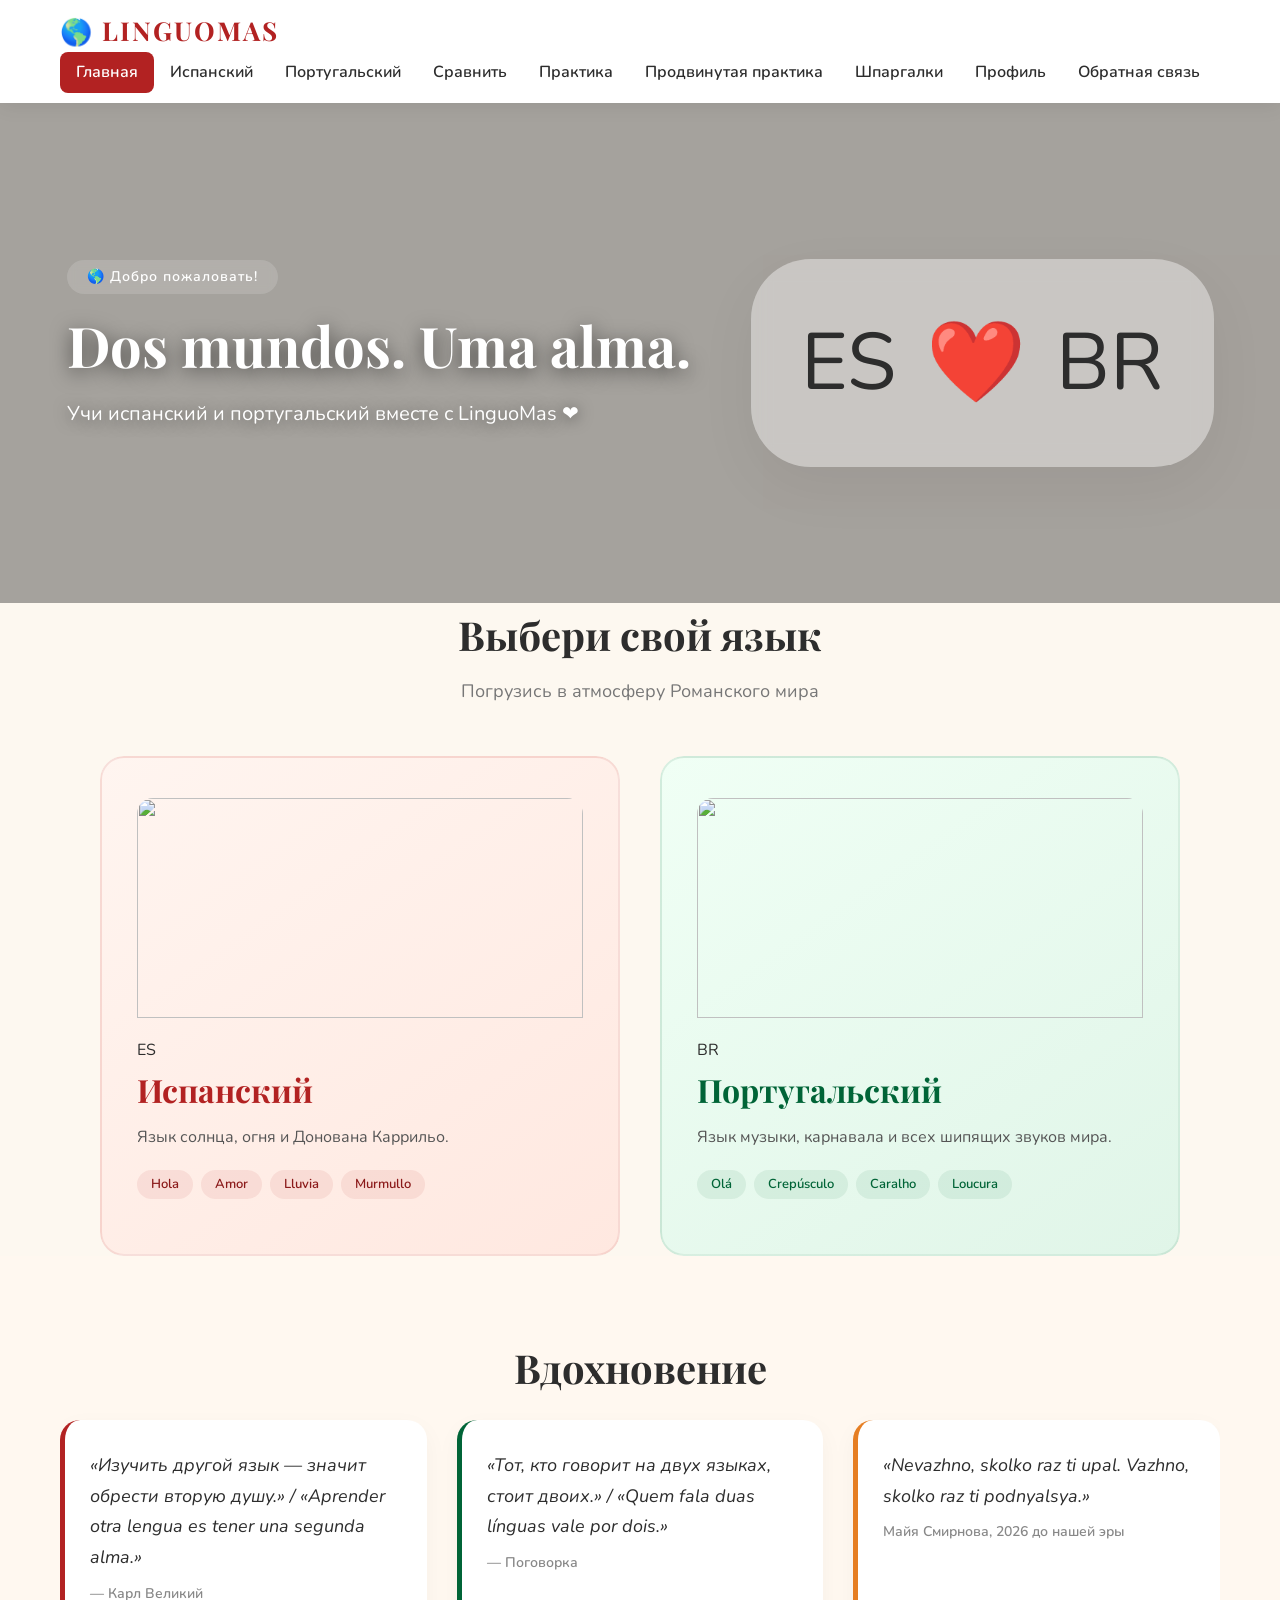
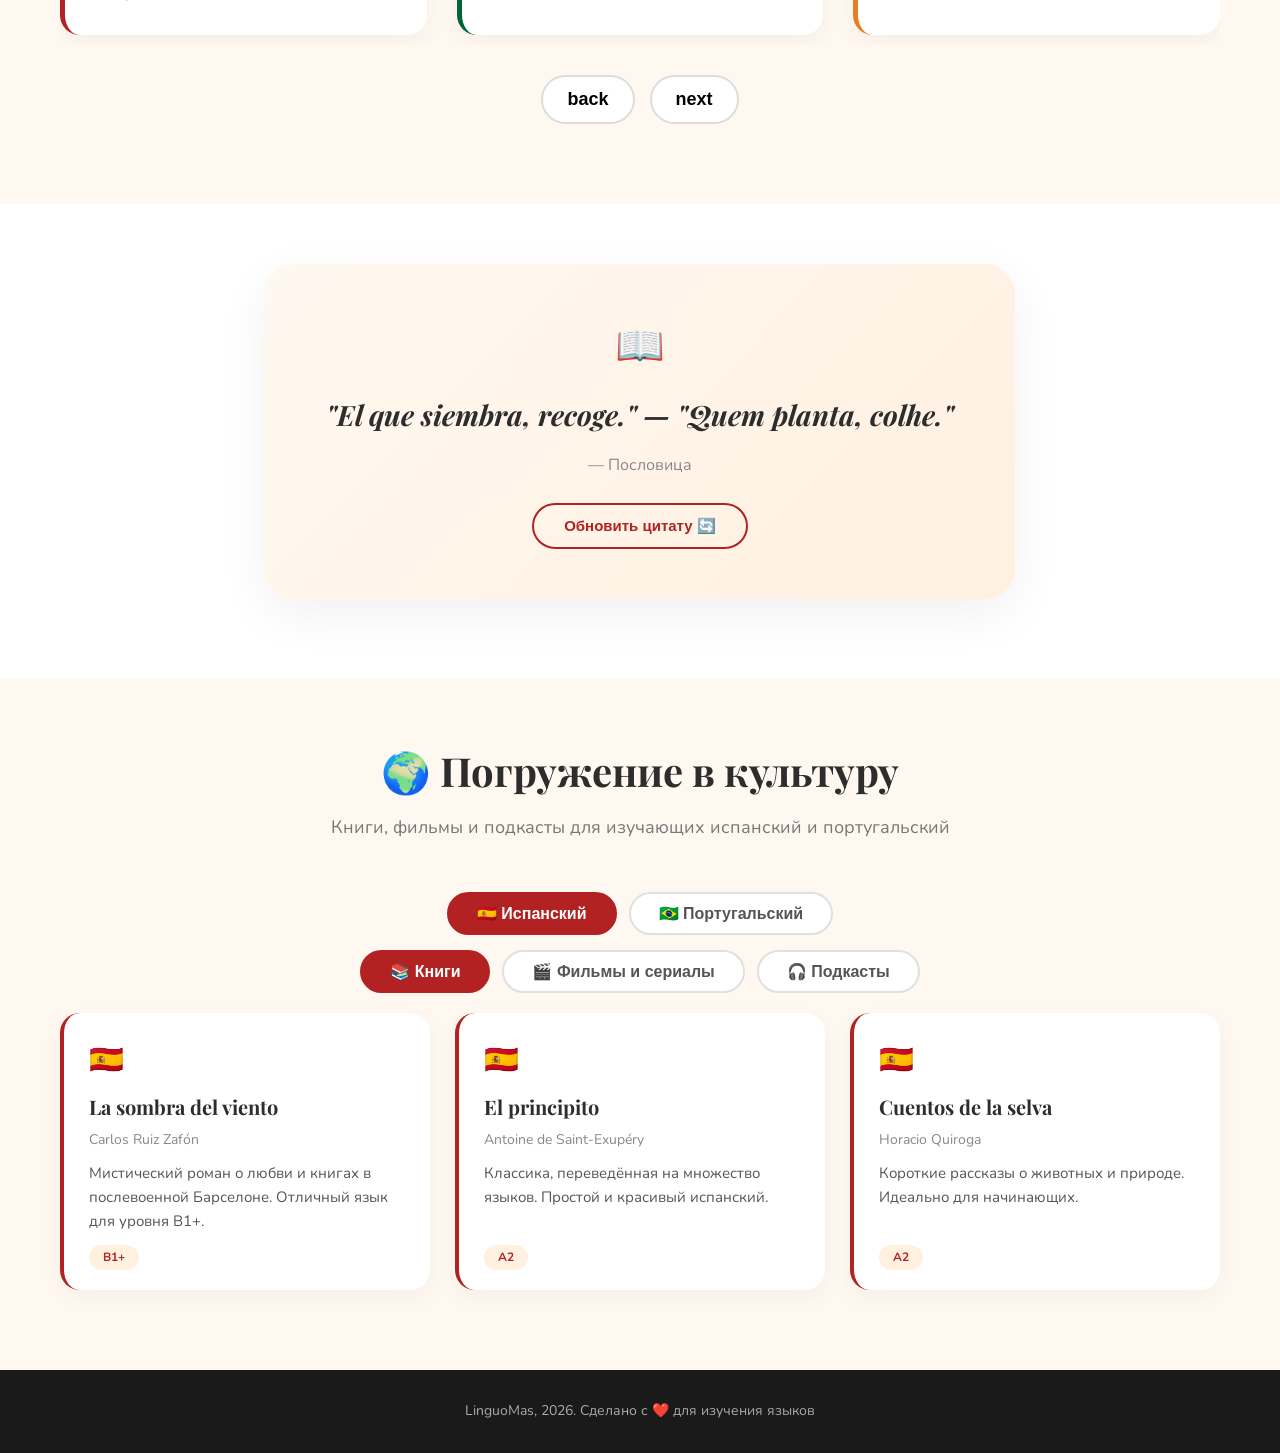
==== index.html @ 5668df42 "first" ====
<html>

<head>
<title>linguomas</title> 
<link rel="preconnect" href="https://fonts.googleapis.com"> <!-- шрифты -->
<link rel="preconnect" href="https://fonts.gstatic.com" crossorigin>
<link href="https://fonts.googleapis.com/css2?family=Playfair+Display:ital,wght@0,400;0,700;1,700&family=Nunito:wght@400;600;800&display=swap" rel="stylesheet">
<meta http-equiv="Content-Type" content="text/html;charset=utf-8" /> <!-- кодировка -->
<link rel="stylesheet" type="text/css" href="style.css"> <!-- стили -->
</head>
<!-- PWA Manifest -->
<link rel="manifest" href="manifest.json">

<!-- Service Worker -->
<script>
  if ('serviceWorker' in navigator) {
    navigator.serviceWorker.register('/serviceworker.js')
      .then(() => console.log('✅ Service Worker зарегистрирован'))
      .catch(err => console.error('❌ Ошибка Service Worker:', err));
  }
</script>

<!-- Иконка для PWA -->
<link rel="apple-touch-icon" href="images/icon-192.png">
<meta name="theme-color" content="#B22222">
<body>
<header>
<div class="container"> <!-- Контейнер ограничивает ширину контента (1200px) и центрирует -->
<div class="logo">🌎 LINGUOMAS</div> <!-- ЛОГОТИП: Ссылка на главную страницу, с эмодзи и названием -->
	<nav> <!-- НАВИГАЦИЯ: Список ссылок на все разделы сайта -->
	<ul>  <!-- Класс "active" подсвечивает текущую страницу (красный фон) -->
	<li><a href="index.html" class="active">Главная</a></li>
	<li><a href="spanish.html">Испанский</a></li>
	<li><a href="portugues.html">Португальский</a></li>
	<li><a href="compare.html">Сравнить</a></li>
	<li><a href="practice.php">Практика</a></li>
	<li><a href="practice_advanced.php">Продвинутая практика</a></li>
	<li><a href="downloads.html">Шпаргалки</a></li>
	<li><a href="profile.php">Профиль</a></li> <!-- profile.php — динамическая страница (PHP), требует авторизации, поэтому ссылка на .php -->
	<li><a href="feedback.php">Обратная связь</a></li>
	</ul>
	</nav>
	</div>
	</header>
</body>

<main>

<section class="hero">
<div class="container hero-content">
<div class="hero-text"> <!-- Левая часть Hero: текст и кнопка -->
<span class="hero-badge">🌎 Добро пожаловать!</span> <!-- Бейдж с приветствием (полупрозрачный фон, размытие) -->
<h1>Dos mundos.<br> Uma alma.</h1>
<p class="hero-subtitle">
Учи испанский и португальский вместе с LinguoMas ❤</p>
</div>
<div class="hero-image"> <!-- Правая часть Hero: декоративные эмодзи (флаги + сердечко) -->
<div class="hero-decor">
<span class="decor-emoji">ES</span>
<span class="decor-emoji">❤️</span>
<span class="decor-emoji">BR</span>
</div>
</div>
</div>
</section>

<section class="language-chioce" id="choose-language">
<div class="container">
<h2 class="section-title">Выбери свой язык</h2>
<p class="section-subtitle">Погрузись в атмосферу Романского мира</p>
<div class="lang-cards"> <!-- lang-cards — флекс-контейнер, который располагает карточки в ряд -->
<!-- lang-card — общий класс, lang-es — красная тема -->
<a href="spanish.html" class="lang-card lang-es">
<div class="lang-card-inner"> <!-- Внутренний контейнер карточки (для стилизации) -->
<img src="images/spain.jpg" alt "Испания" class="lang-flag-img">
<span class="lang-frag">ES</span>
<h3>Испанский</h3>
<p class="lang-desc">Язык солнца, огня и Донована Каррильо.</p>
<div class="lang-tags"> <!-- lang-tags — контейнер для тегов-слов на языке. -->
<span>Hola</span>
<span>Amor</span>
<span>Lluvia</span>
<span>Murmullo</span>
</div>
</div>
</a>
<a href="portugues.html" class="lang-card lang-pt"> <!-- lang-pt — добавляет зелёную тему. -->
<div class="lang-card-inner">
<img src="images/brazil.jpg" alt "Бразилия" class="lang-flag-img">
<span class="lang-frag">BR</span>
<h3>Португальский</h3>
<p class="lang-desc">Язык музыки, карнавала и всех шипящих звуков мира.</p>
<div class="lang-tags">
<span>Olá</span>
<span>Сrepúsculo</span>
<span>Caralho</span>
<span>Loucura</span>
</div>
</div>
</a>
</div>
</div>
</section>

<section class="inspiration animate-on-scroll">
<div class="container">
<h2 class="section-title">Вдохновение</h2>
<div class="quotes-carousel" id="quotesCarousel"> <!-- quotes-carousel — флекс-контейнер с overflow: hidden
<!-- ЦИТАТЫ БУДУТ ВСТАВЛЯТЬСЯ ЧЕРЕЗ JS -->
</div>
<div class="quote-controls">
<button class="quote-btn prev" id="prevQuote">back</button> <!-- ↑ Кнопка "Назад". id="prevQuote" — для JS. -->
<button class="quote-btn next" id="nextQuote">next</button> <!-- ↑ Кнопка "Вперёд". id="nextQuote" — для JS. -->
</div>
</div>
</section>

<section class="daily-quote">
<div class="container">
<div class="daily-quote-box"> <!-- daily-quote-box — центральный блок с цитатой. -->
<span class="daily-icon">📖</span>
<blockquote id="dailyQuoteText">
"Quien no habla, no vive." — "Quem não fala, não vive."
</blockquote> <!-- ↑ Блок цитаты. id="dailyQuoteText" — для JS (меняет текст).  blockquote — семантический тег для цитат. -->
<cite id="dailyQuoteAuthor">— Испанская и португальская поговорка</cite>
<button class="btn btn-refresh" id="refreshQuote">Обновить цитату 🔄</button>
</div>
</div>
</section>

<!-- ========== БЛОК: КУЛЬТУРНЫЙ ГИД ========== -->
<section class="culture-guide">
<div class="container">
<h2 class="section-title">🌍 Погружение в культуру</h2>
<p class="section-subtitle">Книги, фильмы и подкасты для изучающих испанский и португальский</p>

<!-- Переключение языка -->
<div class="culture-lang-tabs">
<button class="culture-lang-tab active" data-lang="es">🇪🇸 Испанский</button>
<button class="culture-lang-tab" data-lang="pt">🇧🇷 Португальский</button>
</div>

<!-- Переключение категорий -->
<div class="culture-category-tabs">
<button class="culture-category-tab active" data-category="books">📚 Книги</button>
<button class="culture-category-tab" data-category="movies">🎬 Фильмы и сериалы</button>
<button class="culture-category-tab" data-category="podcasts">🎧 Подкасты</button>
</div>

<!-- Контейнер для карточек -->
<div class="culture-cards" id="cultureCards">
<!-- Карточки будут вставлены через JS -->
</div>
</div>
</section>

</main>

<!-- ========== КНОПКА "НАВЕРХ" ========== -->
<button id="backToTop" class="back-to-top">⬆ Наверх</button>

<!-- ========== ФУТЕР ========== -->
<footer class="footer">
<div class="container">
<p>LinguoMas, 2026. Сделано с ❤️ для изучения языков</p>
</div>
</footer>

<!-- ПОДКЛЮЧАЕМ JAVASCRIPT  -->
    <script src="script.js"></script>
	
</body>
</html>
---- style.css ----
/* ============================================================
   ОБЩИЕ СТИЛИ
   ============================================================ */
* {
    margin: 0;
    padding: 0;
    box-sizing: border-box;
}

body {
    font-family: 'Nunito', 'Arial', sans-serif;
    background: #FDF8F0;
    color: #2D2D2D;
    line-height: 1.6;
}

.container {
    max-width: 1200px;
    margin: 0 auto;
    padding: 0 20px;
}

/* ============================================================
   ШАПКА
   ============================================================ */
header {
    background: white;
    box-shadow: 0 2px 20px rgba(0,0,0,0.08);
    position: sticky;
    top: 0;
    z-index: 100;
    padding: 10px 0;
}

header .container {
    display: flex;
    justify-content: space-between;
    align-items: center;
    flex-wrap: wrap;
}

.logo {
    font-family: 'Playfair Display', serif;
    font-size: 26px;
    font-weight: 700;
    color: #B22222;
    letter-spacing: 2px;
}

nav ul {
    display: flex;
    flex-wrap: wrap;
    gap: 0;
    list-style: none;
}

nav a {
    display: block;
    padding: 8px 16px;
    color: #2D2D2D;
    text-decoration: none;
    font-weight: 600;
    font-size: 16px;
    transition: all 0.3s;
    border-radius: 8px;
}

nav a:hover {
    background: #FFF0E0;
    color: #B22222;
}

nav a.active {
    background: #B22222;
    color: white;
}

/* ============================================================
   ГЛАВНАЯ СТРАНИЦА (HERO)
   ============================================================ */
.hero {
    background-image: url('images/bs.jpeg');
    background-size: cover;
    background-position: center;
    background-repeat: no-repeat;
    padding: 80px 0 60px;
    min-height: 500px;
    display: flex;
    align-items: center;
    position: relative;
}

.hero::before {
    content: '';
    position: absolute;
    top: 0;
    left: 0;
    width: 100%;
    height: 100%;
    background: rgba(0, 0, 0, 0.35);
    z-index: 1;
}

.hero-content {
    position: relative;
    z-index: 2;
    display: flex;
    align-items: center;
    gap: 60px;
    flex-wrap: wrap;
}

.hero-text {
    flex: 1 1 500px;
}

.hero-badge {
    display: inline-block;
    background: rgba(255, 255, 255, 0.15);
    backdrop-filter: blur(5px);
    color: #ffffff;
    padding: 6px 20px;
    border-radius: 30px;
    font-weight: 600;
    font-size: 14px;
    letter-spacing: 1px;
    margin-bottom: 20px;
}

.hero-text h1 {
    font-family: 'Playfair Display', serif;
    font-size: 56px;
    font-weight: 700;
    line-height: 1.1;
    color: #ffffff;
    text-shadow: 0 4px 20px rgba(0, 0, 0, 0.6);
    margin-bottom: 20px;
}

.hero-text h1 br {
    display: none;
}

.hero-subtitle {
    font-size: 20px;
    color: #ffffff;
    text-shadow: 0 2px 15px rgba(0, 0, 0, 0.5);
    margin-bottom: 35px;
    line-height: 1.8;
}

.btn {
    display: inline-block;
    padding: 16px 40px;
    border-radius: 50px;
    font-weight: 700;
    font-size: 16px;
    text-decoration: none;
    transition: all 0.3s;
    border: none;
    cursor: pointer;
}

.hero-image {
    flex: 1 1 300px;
    display: flex;
    justify-content: center;
    align-items: center;
}

.hero-decor {
    display: flex;
    gap: 30px;
    font-size: 80px;
    background: rgba(255,255,255,0.4);
    backdrop-filter: blur(10px);
    padding: 40px 50px;
    border-radius: 60px;
    box-shadow: 0 20px 60px rgba(0,0,0,0.05);
}

.decor-emoji {
    display: inline-block;
    animation: float 3s ease-in-out infinite;
}

/* ============================================================
   ГЛАВНАЯ СТРАНИЦА (ВЫБОР ЯЗЫКА)
   ============================================================ */
.language-choice {
    padding: 80px 0;
    background: white;
}

.section-title {
    font-family: 'Playfair Display', serif;
    font-size: 40px;
    font-weight: 700;
    text-align: center;
    color: #2D2D2D;
    margin-bottom: 10px;
}

.section-subtitle {
    text-align: center;
    font-size: 18px;
    color: #777;
    margin-bottom: 50px;
}

.lang-cards {
    display: flex;
    gap: 40px;
    flex-wrap: wrap;
    justify-content: center;
}

.lang-card {
    flex: 1 1 400px;
    max-width: 520px;
    text-decoration: none;
    color: inherit;
    border-radius: 24px;
    overflow: hidden;
    transition: all 0.4s;
    position: relative;
}

.lang-card:hover {
    transform: translateY(-12px);
    box-shadow: 0 25px 50px rgba(0,0,0,0.15);
}

.lang-card-inner {
    padding: 40px 35px 35px;
    border-radius: 24px;
    background: white;
    box-shadow: 0 10px 30px rgba(0,0,0,0.06);
    transition: all 0.3s;
    position: relative;
    min-height: 380px;
    display: flex;
    flex-direction: column;
}

.lang-es .lang-card-inner {
    background: linear-gradient(145deg, #FFF5F0, #FFE8E0);
    border: 2px solid rgba(178, 34, 34, 0.1);
}

.lang-pt .lang-card-inner {
    background: linear-gradient(145deg, #F0FFF5, #E0F5E8);
    border: 2px solid rgba(0, 100, 55, 0.1);
}

.lang-flag-img {
    width: 100%;
    height: 220px;
    object-fit: cover;
    border-radius: 16px 16px 0 0;
    margin-bottom: 20px;
}

.lang-card h3 {
    font-family: 'Playfair Display', serif;
    font-size: 32px;
    margin-bottom: 10px;
}

.lang-es h3 { color: #B22222; }
.lang-pt h3 { color: #006437; }

.lang-desc {
    font-size: 16px;
    color: #555;
    line-height: 1.6;
    flex-grow: 1;
    margin-bottom: 20px;
}

.lang-tags {
    display: flex;
    gap: 8px;
    flex-wrap: wrap;
    margin-bottom: 20px;
}

.lang-tags span {
    background: rgba(255,255,255,0.6);
    padding: 4px 14px;
    border-radius: 20px;
    font-size: 13px;
    font-weight: 600;
    color: #555;
}

.lang-es .lang-tags span { background: rgba(178, 34, 34, 0.08); color: #8B1A1A; }
.lang-pt .lang-tags span { background: rgba(0, 100, 55, 0.08); color: #006437; }

.lang-btn {
    display: inline-block;
    padding: 10px 25px;
    border-radius: 30px;
    font-weight: 700;
    font-size: 15px;
    align-self: flex-start;
    transition: all 0.3s;
}

.lang-es .lang-btn {
    background: #B22222;
    color: white;
}

.lang-pt .lang-btn {
    background: #006437;
    color: white;
}

.lang-card:hover .lang-btn {
    transform: scale(1.05);
    box-shadow: 0 4px 15px rgba(0,0,0,0.2);
}

/* ============================================================
   ГЛАВНАЯ СТРАНИЦА (КАРУСЕЛЬ ЦИТАТ)
   ============================================================ */
.inspiration {
    padding: 80px 0;
    background: #FFF8F0;
}

.quotes-carousel {
    display: flex;
    gap: 30px;
    overflow: hidden;
    padding: 10px 0;
    scroll-behavior: smooth;
    -webkit-overflow-scrolling: touch;
}

.quote-card {
    flex: 0 0 calc(33.333% - 20px);
    min-width: 280px;
    background: white;
    padding: 30px 25px;
    border-radius: 20px;
    box-shadow: 0 8px 25px rgba(0,0,0,0.04);
    border-left: 5px solid #B22222;
    transition: all 0.3s;
}

.quote-card:hover {
    box-shadow: 0 12px 35px rgba(0,0,0,0.08);
    transform: translateY(-5px);
}

.quote-card:nth-child(2) { border-left-color: #006437; }
.quote-card:nth-child(3) { border-left-color: #E67E22; }
.quote-card:nth-child(4) { border-left-color: #8E44AD; }
.quote-card:nth-child(5) { border-left-color: #2980B9; }

.quote-card blockquote {
    font-size: 18px;
    font-style: italic;
    color: #2D2D2D;
    line-height: 1.7;
    margin-bottom: 10px;
}

.quote-card cite {
    display: block;
    font-size: 14px;
    font-style: normal;
    font-weight: 600;
    color: #888;
}

.quote-controls {
    display: flex;
    justify-content: center;
    gap: 15px;
    margin-top: 30px;
}

.quote-btn {
    background: white;
    border: 2px solid #ddd;
    padding: 12px 24px;
    border-radius: 50px;
    font-size: 18px;
    cursor: pointer;
    transition: all 0.3s;
    font-weight: 700;
}

.quote-btn:hover {
    border-color: #B22222;
    color: #B22222;
    background: #FFF5F0;
}

/* ============================================================
   ГЛАВНАЯ СТРАНИЦА (ЦИТАТА ДНЯ)
   ============================================================ */
.daily-quote {
    padding: 60px 0 80px;
    background: white;
}

.daily-quote-box {
    max-width: 750px;
    margin: 0 auto;
    text-align: center;
    background: linear-gradient(135deg, #FFF8F0, #FFF0E0);
    padding: 50px 40px;
    border-radius: 30px;
    box-shadow: 0 15px 50px rgba(0,0,0,0.06);
    position: relative;
}

.daily-icon {
    font-size: 40px;
    display: block;
    margin-bottom: 15px;
}

.daily-quote-box blockquote {
    font-family: 'Playfair Display', serif;
    font-size: 28px;
    font-weight: 700;
    font-style: italic;
    color: #2D2D2D;
    line-height: 1.6;
    margin-bottom: 15px;
}

.daily-quote-box cite {
    display: block;
    font-style: normal;
    font-size: 16px;
    color: #888;
    margin-bottom: 25px;
}

.btn-refresh {
    background: transparent;
    border: 2px solid #B22222;
    color: #B22222;
    padding: 12px 30px;
    border-radius: 50px;
    font-weight: 600;
    font-size: 15px;
    cursor: pointer;
    transition: all 0.3s;
}

.btn-refresh:hover {
    background: #B22222;
    color: white;
}

/* ========== КУЛЬТУРНЫЙ ГИД ========== */
.culture-guide {
    padding: 60px 0 80px;
    background: #FFF8F0;
}

.culture-lang-tabs,
.culture-category-tabs {
    display: flex;
    gap: 12px;
    justify-content: center;
    flex-wrap: wrap;
    margin-bottom: 15px;
}

.culture-lang-tab,
.culture-category-tab {
    padding: 10px 28px;
    border: 2px solid #e0e0e0;
    border-radius: 50px;
    background: white;
    font-weight: 700;
    font-size: 16px;
    cursor: pointer;
    transition: all 0.3s;
    color: #555;
}

.culture-lang-tab:hover,
.culture-category-tab:hover {
    border-color: #B22222;
    color: #B22222;
}

.culture-lang-tab.active,
.culture-category-tab.active {
    border-color: #B22222;
    background: #B22222;
    color: white;
}

.culture-lang-tab.pt-active {
    border-color: #006437;
    background: #006437;
    color: white;
}

.culture-lang-tab.pt-active:hover {
    background: #004D29;
}

.culture-cards {
    display: grid;
    grid-template-columns: repeat(auto-fit, minmax(260px, 1fr));
    gap: 25px;
    margin-top: 20px;
}

.culture-card {
    background: white;
    padding: 25px 25px 20px;
    border-radius: 20px;
    box-shadow: 0 8px 25px rgba(0,0,0,0.04);
    transition: all 0.3s;
    border-left: 4px solid #B22222;
    display: flex;
    flex-direction: column;
}

.culture-card:hover {
    transform: translateY(-6px);
    box-shadow: 0 15px 40px rgba(0,0,0,0.06);
}

.culture-card .card-emoji {
    font-size: 28px;
    margin-bottom: 8px;
}

.culture-card .card-title {
    font-family: 'Playfair Display', serif;
    font-size: 20px;
    font-weight: 700;
    color: #2D2D2D;
    margin-bottom: 6px;
}

.culture-card .card-author {
    font-size: 14px;
    color: #888;
    margin-bottom: 10px;
}

.culture-card .card-desc {
    font-size: 15px;
    color: #555;
    line-height: 1.6;
    flex-grow: 1;
    margin-bottom: 12px;
}

.culture-card .card-tag {
    display: inline-block;
    background: #FFF0E0;
    color: #B22222;
    padding: 3px 14px;
    border-radius: 20px;
    font-size: 12px;
    font-weight: 700;
    align-self: flex-start;
}

.culture-card.pt-card {
    border-left-color: #006437;
}

.culture-card.pt-card .card-tag {
    background: #E0F5E8;
    color: #006437;
}

.culture-empty {
    grid-column: 1 / -1;
    text-align: center;
    color: #aaa;
    padding: 30px 0;
    font-size: 16px;
}

@media (max-width: 600px) {
    .culture-cards {
        grid-template-columns: 1fr;
    }
    .culture-lang-tab,
    .culture-category-tab {
        padding: 6px 18px;
        font-size: 14px;
    }
}

/* ============================================================
   ФУТЕР
   ============================================================ */
.footer {
    background: #1A1A1A;
    color: #aaa;
    padding: 30px 0;
    text-align: center;
    font-size: 14px;
}

/* ============================================================
   НАВИГАЦИЯ "НАЗАД" (ДЛЯ СТРАНИЦ ЯЗЫКОВ)
   ============================================================ */
.back-nav {
    background: white;
    padding: 15px 0;
    box-shadow: 0 2px 10px rgba(0,0,0,0.03);
    border-bottom: 1px solid #f0f0f0;
}

.back-nav .container {
    display: flex;
    justify-content: space-between;
    align-items: center;
    flex-wrap: wrap;
    gap: 10px;
}

.back-link {
    color: #B22222;
    font-weight: 600;
    text-decoration: none;
    font-size: 16px;
    transition: color 0.3s;
}

.back-link:hover {
    color: #8B1A1A;
    text-decoration: underline;
}

.lang-title {
    font-family: 'Playfair Display', serif;
    font-size: 24px;
    font-weight: 700;
    color: #2D2D2D;
}

/* ============================================================
   СЛОВАРЬ (ОБЩИЕ СТИЛИ)
   ============================================================ */
.dictionary-section {
    padding: 60px 0;
    background: white;
}

.dict-header {
    display: flex;
    justify-content: space-between;
    align-items: center;
    flex-wrap: wrap;
    gap: 20px;
    margin-bottom: 5px;
}

.bilingual-switch {
    display: flex;
    align-items: center;
    gap: 10px;
    font-weight: 600;
}

.biling-btn {
    padding: 8px 16px;
    border: 2px solid #ddd;
    border-radius: 30px;
    background: transparent;
    cursor: pointer;
    font-weight: 600;
    font-size: 14px;
    transition: all 0.3s;
}

.biling-btn.active {
    border-color: #B22222;
    background: #B22222;
    color: white;
}

.biling-btn:hover:not(.active) {
    border-color: #B22222;
    color: #B22222;
}

/* ===== ТЕМЫ ===== */
.theme-chips {
    display: flex;
    flex-wrap: wrap;
    gap: 10px;
    margin: 20px 0 30px;
}

.theme-chip {
    padding: 8px 20px;
    border: 2px solid #e0e0e0;
    border-radius: 30px;
    background: transparent;
    cursor: pointer;
    font-weight: 600;
    font-size: 14px;
    transition: all 0.3s;
}

.theme-chip.active {
    border-color: #B22222;
    background: #B22222;
    color: white;
}

.theme-chip:hover:not(.active) {
    border-color: #B22222;
    color: #B22222;
}

/* ===== КАРТОЧКИ СЛОВ ===== */
.word-list {
    display: flex;
    flex-direction: column;
    gap: 12px;
}

.word-card {
    background: #FDF8F0;
    border-radius: 12px;
    padding: 16px 20px;
    transition: all 0.3s;
    border-left: 4px solid #B22222;
}

.word-card:hover {
    transform: translateX(6px);
    box-shadow: 0 4px 15px rgba(0,0,0,0.06);
}

.word-main {
    display: flex;
    align-items: center;
    flex-wrap: wrap;
    gap: 12px;
}

/* ----- ОСНОВНОЕ СЛОВО (КРАСНОЕ ДЛЯ ИСПАНСКОЙ СТРАНИЦЫ) ----- */
.foreign-word {
    font-size: 20px;
    font-weight: 700;
    color: #B22222;
}

/* ----- ПОРТУГАЛЬСКОЕ СЛОВО (ЗЕЛЁНОЕ) ----- */
.pt-word {
    color: #006437 !important;
}

/* ----- ПЕРЕВОД И ТРАНСКРИПЦИЯ ----- */
.translation {
    font-size: 18px;
    color: #333;
}

.transcription {
    font-size: 14px;
    color: #888;
    font-weight: 400;
}

/* ----- КНОПКА ИЗБРАННОГО ----- */
.fav-btn {
    margin-left: auto;
    background: none;
    border: none;
    font-size: 22px;
    cursor: pointer;
    color: #ccc;
    transition: color 0.3s, transform 0.2s;
}

.fav-btn:hover {
    color: #F1C40F;
    transform: scale(1.2);
}

.fav-btn.active {
    color: #e74c3c;
}

/* ============================================================
   БИЛИНГВА
   ============================================================ */
.word-bilingue {
    margin-top: 8px;
    padding-top: 8px;
    border-top: 1px dashed #ddd;
    display: flex;
    align-items: center;
    flex-wrap: wrap;
    gap: 12px;
}

/* ----- ПОРТУГАЛЬСКОЕ СЛОВО В БИЛИНГВЕ (ЗЕЛЁНОЕ) ----- */
.word-bilingue .port-word {
    font-size: 20px;
    font-weight: 700;
    color: #006437 !important;
}

/* ----- ИСПАНСКОЕ СЛОВО В БИЛИНГВЕ (КРАСНОЕ) ----- */
.word-bilingue .es-word {
    font-size: 20px;
    font-weight: 700;
    color: #B22222 !important;
}

.word-bilingue .port-translation,
.word-bilingue .es-translation {
    font-size: 18px;
    color: #333;
}

.word-bilingue .port-transcription,
.word-bilingue .es-transcription {
    font-size: 14px;
    color: #888;
}

/* ============================================================
   ПОРТУГАЛЬСКАЯ ТЕМА (ОСТАЛЬНЫЕ ЭЛЕМЕНТЫ)
   ============================================================ */
.pt-card {
    border-left-color: #006437 !important;
}
.pt-card:hover {
    background: #F0FFF5 !important;
}

.pt-section .biling-btn.active {
    border-color: #006437 !important;
    background: #006437 !important;
    color: white !important;
}
.pt-section .biling-btn:hover:not(.active) {
    border-color: #006437 !important;
    color: #006437 !important;
}

.pt-section .theme-chip.active {
    border-color: #006437 !important;
    background: #006437 !important;
    color: white !important;
}
.pt-section .theme-chip:hover:not(.active) {
    border-color: #006437 !important;
    color: #006437 !important;
}

.pt-section .section-title {
    color: #006437 !important;
}

.pt-section .back-link {
    color: #006437 !important;
}
.pt-section .back-link:hover {
    color: #004D29 !important;
}

/* ============================================================
   ГОРИЗОНТАЛЬНЫЙ СКРОЛЛ ТЕМ
   ============================================================ */
.theme-scroll-wrapper {
    position: relative;
    display: flex;
    align-items: center;
    gap: 10px;
    margin: 20px 0 30px;
}

.theme-scroll-container {
    display: flex;
    gap: 10px;
    overflow-x: auto;
    padding: 8px 4px;
    scroll-behavior: smooth;
    -webkit-overflow-scrolling: touch;
    flex: 1;
    -ms-overflow-style: none;
    scrollbar-width: none;
}

.theme-scroll-container::-webkit-scrollbar {
    display: none;
}

.theme-scroll-btn {
    flex-shrink: 0;
    width: 40px;
    height: 40px;
    border-radius: 50%;
    border: 2px solid #e0e0e0;
    background: white;
    font-size: 20px;
    font-weight: 700;
    cursor: pointer;
    transition: all 0.3s;
    display: flex;
    align-items: center;
    justify-content: center;
    color: #555;
}

.theme-scroll-btn:hover {
    border-color: #B22222;
    color: #B22222;
    background: #FFF5F0;
}

.theme-scroll-btn:disabled {
    opacity: 0.3;
    cursor: not-allowed;
}

/* ============================================================
   КНОПКА "НАВЕРХ"
   ============================================================ */
.back-to-top {
    position: fixed;
    bottom: 30px;
    right: 30px;
    padding: 15px 20px;
    background: #B22222;
    color: white;
    border: none;
    border-radius: 50px;
    font-weight: 700;
    font-size: 16px;
    cursor: pointer;
    box-shadow: 0 4px 20px rgba(178, 34, 34, 0.3);
    transition: all 0.3s ease;
    opacity: 0;
    visibility: hidden;
    z-index: 1000;
}

.back-to-top.show {
    opacity: 1;
    visibility: visible;
}

.back-to-top:hover {
    background: #8B1A1A;
    transform: translateY(-3px);
    box-shadow: 0 8px 30px rgba(178, 34, 34, 0.5);
}

/* ============================================================
   ФУТЕР ВНИЗУ (СТИКИ-ФУТЕР)
   ============================================================ */

/* 1. Делаем body флекс-контейнером, который занимает всю высоту экрана */
body {
    display: flex;
    flex-direction: column;    /* Элементы идут сверху вниз */
    min-height: 100vh;         /* Минимальная высота = 100% высоты окна */
}

/* 2. main (основной контент) растягивается, чтобы занять всё свободное место */
main {
    flex: 1;                   /* Занимает всё оставшееся пространство */
}

/* 3. Футер остаётся внизу */
.footer {
    background: #1A1A1A;
    color: #aaa;
    padding: 30px 0;
    text-align: center;
    font-size: 14px;
    margin-top: auto;         /* Прижимает футер к низу */
    width: 100%;
}

/* ============================================================
   СТИЛИ ДЛЯ СТРАНИЦЫ СРАВНЕНИЯ (ТАБЫ)
   ============================================================ */
.tab-content {
    display: none !important; /* скрываем все вкладки */
}

.tab-content.active {
    display: block !important; /* показываем только активную */
}
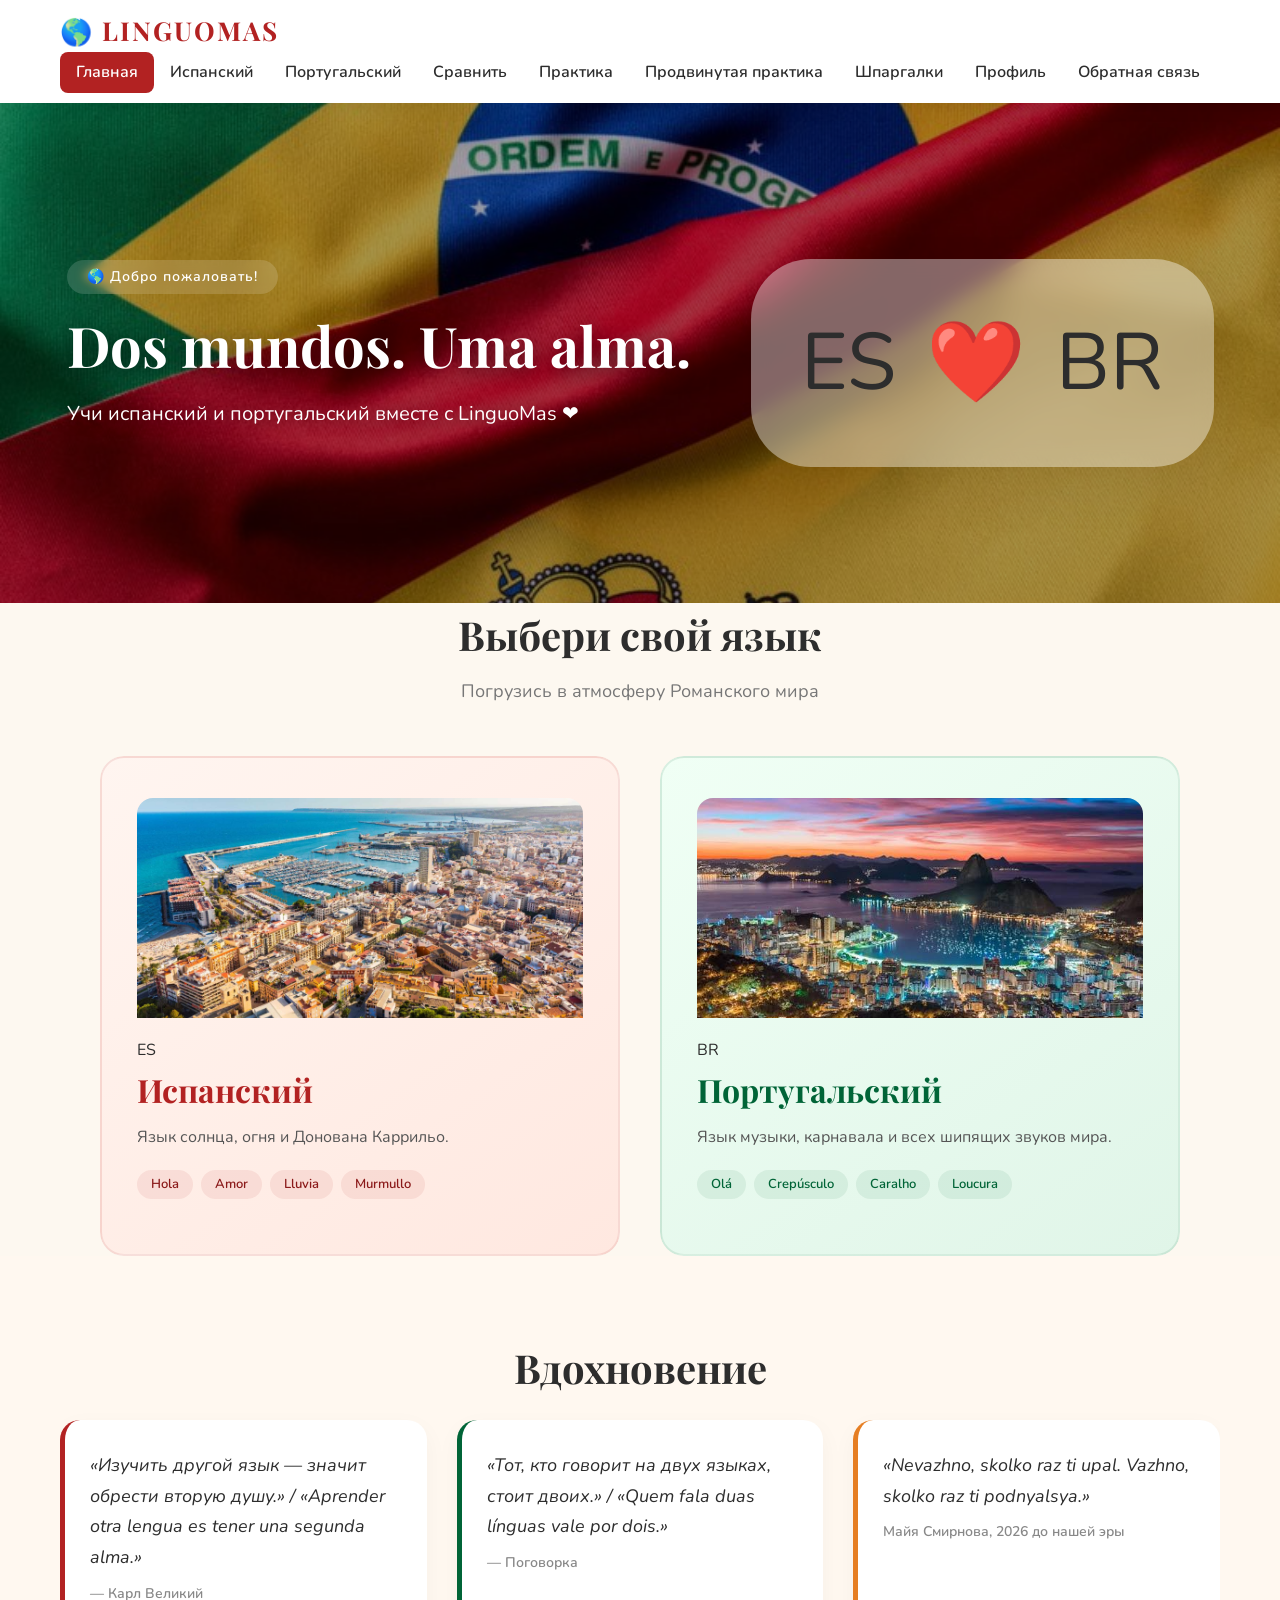
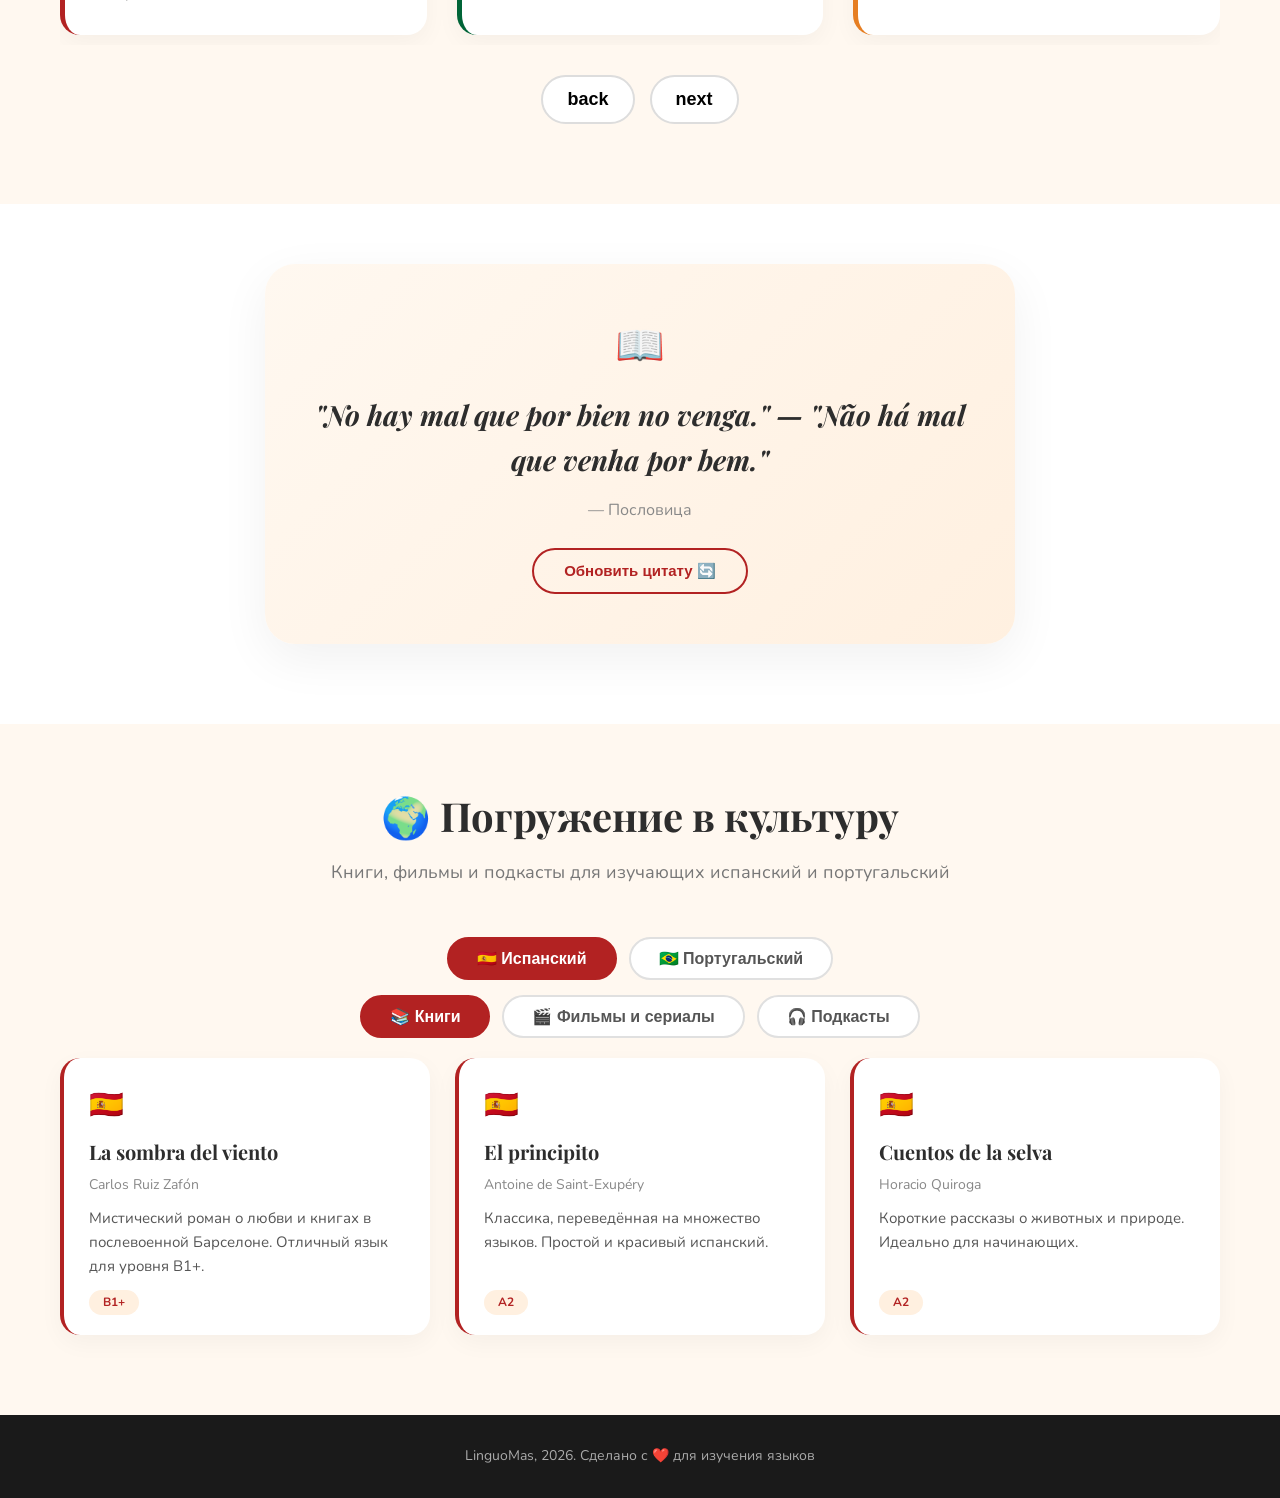
==== commit c54d5cde: "о" ====
--- a/index.html
+++ b/index.html
@@ -14,7 +14,7 @@
 <!-- Service Worker -->
 <script>
   if ('serviceWorker' in navigator) {
-    navigator.serviceWorker.register('/serviceworker.js')
+    navigator.serviceWorker.register('serviceworker.js')   // ✅ ПРАВИЛЬНО
       .then(() => console.log('✅ Service Worker зарегистрирован'))
       .catch(err => console.error('❌ Ошибка Service Worker:', err));
   }
